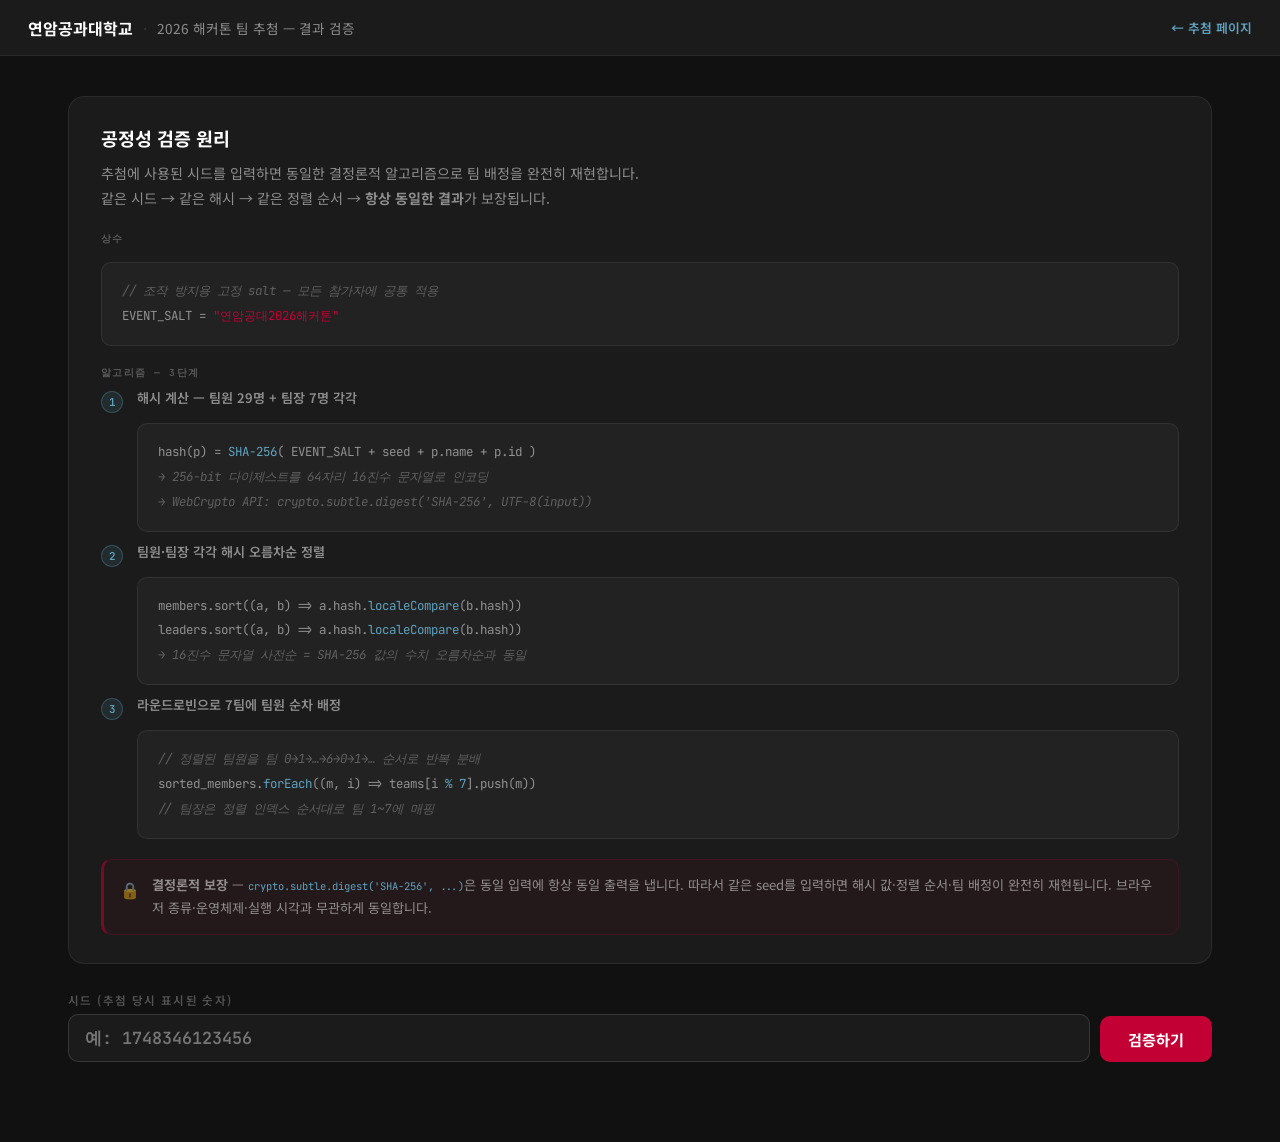
==== src/verify.html @ a182ad7c "🏗️ HTML 구조 — 공지용 복사 버튼 추가" ====
<!DOCTYPE html>
<html lang="ko">

<head>
  <meta charset="UTF-8">
  <meta name="viewport" content="width=device-width, initial-scale=1.0">
  <title>팀 추첨 검증 — 2026 연암공과대학교 해커톤</title>
  <link rel="preconnect" href="https://fonts.googleapis.com">
  <link
    href="https://fonts.googleapis.com/css2?family=Noto+Sans+KR:wght@400;500;700;900&family=JetBrains+Mono:wght@400;600&display=swap"
    rel="stylesheet">
  <link rel="stylesheet" href="css/shared.css">
  <link rel="stylesheet" href="css/verify.css">
</head>

<body>

  <header>
    <div class="hdr-left">
      <span class="hdr-school">연암공과대학교</span>
      <span class="hdr-div">·</span>
      <span class="hdr-title">2026 해커톤 팀 추첨 — 결과 검증</span>
    </div>
    <a href="index.html" class="back-link">← 추첨 페이지</a>
  </header>

  <div class="content">

    <div class="intro-card">
      <div class="intro-title">공정성 검증 원리</div>
      <p class="intro-desc">
        추첨에 사용된 시드를 입력하면 동일한 결정론적 알고리즘으로 팀 배정을 완전히 재현합니다.<br>
        같은 시드 → 같은 해시 → 같은 정렬 순서 → <strong>항상 동일한 결과</strong>가 보장됩니다.
      </p>

      <div class="algo-section">
        <div class="algo-section-label">상수</div>
        <div class="algo-box">
          <span class="algo-comment">// 조작 방지용 고정 salt — 모든 참가자에 공통 적용</span><br>
          EVENT_SALT = <span class="algo-red">"연암공대2026해커톤"</span>
        </div>
      </div>

      <div class="algo-section">
        <div class="algo-section-label">알고리즘 — 3단계</div>
        <div class="algo-steps">

          <div class="algo-step">
            <span class="algo-step-num">1</span>
            <div class="algo-step-body">
              <div class="algo-step-title">해시 계산 &mdash; 팀원 29명 + 팀장 7명 각각</div>
              <div class="algo-box">
                hash(p) = <span class="algo-blue">SHA-256</span>( EVENT_SALT + seed + p.name + p.id )<br>
                <span class="algo-comment">→ 256-bit 다이제스트를 64자리 16진수 문자열로 인코딩</span><br>
                <span class="algo-comment">→ WebCrypto API: crypto.subtle.digest('SHA-256', UTF-8(input))</span>
              </div>
            </div>
          </div>

          <div class="algo-step">
            <span class="algo-step-num">2</span>
            <div class="algo-step-body">
              <div class="algo-step-title">팀원·팀장 각각 해시 오름차순 정렬</div>
              <div class="algo-box">
                members.sort((a, b) =&gt; a.hash.<span class="algo-blue">localeCompare</span>(b.hash))<br>
                leaders.sort((a, b) =&gt; a.hash.<span class="algo-blue">localeCompare</span>(b.hash))<br>
                <span class="algo-comment">→ 16진수 문자열 사전순 = SHA-256 값의 수치 오름차순과 동일</span>
              </div>
            </div>
          </div>

          <div class="algo-step">
            <span class="algo-step-num">3</span>
            <div class="algo-step-body">
              <div class="algo-step-title">라운드로빈으로 7팀에 팀원 순차 배정</div>
              <div class="algo-box">
                <span class="algo-comment">// 정렬된 팀원을 팀 0→1→…→6→0→1→… 순서로 반복 분배</span><br>
                sorted_members.<span class="algo-blue">forEach</span>((m, i) =&gt; teams[i <span class="algo-blue">% 7</span>].push(m))<br>
                <span class="algo-comment">// 팀장은 정렬 인덱스 순서대로 팀 1~7에 매핑</span>
              </div>
            </div>
          </div>

        </div>
      </div>

      <div class="algo-guarantee">
        <span class="algo-guarantee-icon">🔒</span>
        <div>
          <strong>결정론적 보장</strong> &mdash;
          <code>crypto.subtle.digest('SHA-256', ...)</code>은 동일 입력에 항상 동일 출력을 냅니다.
          따라서 같은 seed를 입력하면 해시 값·정렬 순서·팀 배정이 완전히 재현됩니다.
          브라우저 종류·운영체제·실행 시각과 무관하게 동일합니다.
        </div>
      </div>
    </div>

    <form id="verify-form" style="margin-bottom: 0;">
      <div class="form-row">
        <div class="form-group">
          <label class="form-label" for="seed-input">시드 (추첨 당시 표시된 숫자)</label>
          <input id="seed-input" type="number" placeholder="예: 1748346123456" min="1" autocomplete="off">
          <span id="seed-error"></span>
        </div>
        <button id="verify-btn" type="submit">검증하기</button>
      </div>
    </form>

    <div id="result-section">
      <div id="result-banner"></div>
      <div id="verify-grid"></div>
    </div>

  </div>

  <script src="https://code.jquery.com/jquery-3.7.1.min.js"></script>
  <script src="js/data.js"></script>
  <script src="js/fair.js"></script>
  <script src="js/animation.js"></script>
  <script src="js/verify.js"></script>
</body>

</html>
---- src/css/shared.css ----
*,
*::before,
*::after {
  box-sizing: border-box;
  margin: 0;
  padding: 0;
}

:root {
  --red: #C30034;
  --blue: #5FA3BF;
}

body {
  background: var(--bg);
  color: var(--text);
  font-family: 'Noto Sans KR', sans-serif;
  -webkit-font-smoothing: antialiased;
}

header {
  background: var(--surface);
  border-bottom: 1px solid var(--border);
  display: flex;
  align-items: center;
  justify-content: space-between;
  padding: 0 28px;
}

.hdr-left {
  display: flex;
  align-items: center;
}

.hdr-school {
  font-weight: 700;
}

.hdr-div {
  color: var(--border-md);
}

/* 페이지 간 이동 링크 */
.back-link,
#verify-link {
  font-size: 0.8rem;
  font-weight: 600;
  color: var(--blue);
  text-decoration: none;
}

.back-link:hover,
#verify-link:hover {
  text-decoration: underline;
}

/* 소형 라벨 공통 */
.section-label,
.form-label,
.sb-label {
  font-size: 0.72rem;
  font-weight: 600;
  color: var(--text-3);
  text-transform: uppercase;
  letter-spacing: 0.12em;
}

/* 카드 서브헤더 */
.tc-header,
.v-header {
  display: flex;
  justify-content: space-between;
  align-items: baseline;
  margin-bottom: 4px;
}

/* 카드 멤버 수 */
.tc-size,
.v-count {
  font-size: 0.7rem;
  color: var(--text-3);
}

/* 학번 모노스페이스 */
.tc-sid,
.v-id {
  font-family: 'JetBrains Mono', monospace;
  font-size: 0.55rem;
  color: var(--text-3);
  margin-left: auto;
}

::-webkit-scrollbar {
  width: 4px;
}

::-webkit-scrollbar-track {
  background: transparent;
}

::-webkit-scrollbar-thumb {
  background: var(--elevated);
  border-radius: 2px;
}
---- src/css/verify.css ----
:root {
  --bg: #111111;
  --surface: #1B1B1B;
  --card: #222222;
  --elevated: #2A2A2A;
  --border: rgba(255, 255, 255, 0.07);
  --border-md: rgba(255, 255, 255, 0.12);
  --text: #FFFFFF;
  --text-2: rgba(255, 255, 255, 0.5);
  --text-3: rgba(255, 255, 255, 0.28);
}

body {
  min-height: 100vh;
}

header {
  height: 56px;
}

.hdr-left {
  gap: 10px;
}

.hdr-school {
  font-size: 1rem;
}

.hdr-title {
  font-size: 0.85rem;
  color: var(--text-2);
}

.content {
  max-width: 1200px;
  margin: 0 auto;
  padding: 40px 28px 80px;
}

/* 안내 카드 */
.intro-card {
  background: var(--surface);
  border: 1px solid var(--border);
  border-radius: 16px;
  padding: 28px 32px;
  margin-bottom: 28px;
}

.intro-title {
  font-size: 1.15rem;
  font-weight: 700;
  margin-bottom: 10px;
}

.intro-desc {
  font-size: 0.88rem;
  color: var(--text-2);
  line-height: 1.8;
}

.algo-box {
  background: var(--card);
  border: 1px solid var(--border);
  border-radius: 10px;
  padding: 16px 20px;
  margin-top: 16px;
  font-family: 'JetBrains Mono', monospace;
  font-size: 0.78rem;
  color: var(--text-2);
  line-height: 2;
}

.algo-red {
  color: var(--red);
}

.algo-blue {
  color: var(--blue);
}

.algo-comment {
  color: var(--text-3);
  font-style: italic;
}

/* 알고리즘 단계 섹션 */
.algo-section {
  margin-top: 20px;
}

.algo-section-label {
  font-family: 'JetBrains Mono', monospace;
  font-size: 0.6rem;
  font-weight: 600;
  text-transform: uppercase;
  letter-spacing: 0.15em;
  color: var(--text-3);
  margin-bottom: 8px;
}

.algo-steps {
  display: flex;
  flex-direction: column;
  gap: 10px;
}

.algo-step {
  display: flex;
  gap: 14px;
  align-items: flex-start;
}

.algo-step-num {
  width: 22px;
  height: 22px;
  border-radius: 50%;
  background: rgba(95, 163, 191, 0.12);
  border: 1px solid rgba(95, 163, 191, 0.3);
  color: var(--blue);
  font-family: 'JetBrains Mono', monospace;
  font-size: 0.68rem;
  font-weight: 600;
  display: flex;
  align-items: center;
  justify-content: center;
  flex-shrink: 0;
  margin-top: 3px;
}

.algo-step-body {
  flex: 1;
}

.algo-step-title {
  font-size: 0.82rem;
  font-weight: 600;
  color: var(--text-2);
  margin-bottom: 6px;
}

/* 결정론적 보장 박스 */
.algo-guarantee {
  display: flex;
  gap: 12px;
  align-items: flex-start;
  background: rgba(195, 0, 52, 0.05);
  border: 1px solid rgba(195, 0, 52, 0.18);
  border-left: 3px solid rgba(195, 0, 52, 0.5);
  border-radius: 10px;
  padding: 14px 16px;
  margin-top: 20px;
  font-size: 0.82rem;
  color: var(--text-2);
  line-height: 1.75;
}

.algo-guarantee-icon {
  font-size: 1rem;
  flex-shrink: 0;
  margin-top: 1px;
}

.algo-guarantee code {
  font-family: 'JetBrains Mono', monospace;
  font-size: 0.8em;
  color: var(--blue);
}

/* 폼 */
.form-row {
  display: flex;
  gap: 10px;
  align-items: flex-end;
}

.form-group {
  display: flex;
  flex-direction: column;
  gap: 6px;
  flex: 1;
}

#seed-input {
  background: var(--surface);
  border: 1px solid var(--border-md);
  border-radius: 10px;
  color: var(--red);
  font-family: 'JetBrains Mono', monospace;
  font-size: 1.05rem;
  font-weight: 600;
  padding: 12px 16px;
  outline: none;
  transition: border-color 0.2s;
  width: 100%;
}

#seed-input:focus {
  border-color: var(--blue);
}

#seed-error {
  font-size: 0.78rem;
  color: #F43F5E;
  display: none;
  margin-top: 4px;
}

#verify-btn {
  background: var(--red);
  border: none;
  border-radius: 10px;
  color: #fff;
  font-family: 'Noto Sans KR', sans-serif;
  font-size: 0.95rem;
  font-weight: 700;
  padding: 12px 28px;
  cursor: pointer;
  transition: background 0.15s;
  white-space: nowrap;
}

#verify-btn:hover:not(:disabled) {
  background: #a8002c;
}

#verify-btn:disabled {
  opacity: 0.4;
  cursor: not-allowed;
}

/* 결과 */
#result-section {
  display: none;
  margin-top: 32px;
}

#result-banner {
  background: var(--surface);
  border: 1px solid var(--border);
  border-left: 3px solid var(--red);
  border-radius: 10px;
  padding: 14px 18px;
  font-size: 0.88rem;
  color: var(--text-2);
  margin-bottom: 24px;
  line-height: 1.6;
}

#verify-grid {
  display: grid;
  grid-template-columns: repeat(4, 1fr);
  gap: 12px;
}

@media (max-width: 900px) {
  #verify-grid {
    grid-template-columns: repeat(2, 1fr);
  }
}

@media (max-width: 560px) {
  #verify-grid {
    grid-template-columns: 1fr;
  }
}

.v-card {
  background: var(--surface);
  border: 1px solid var(--border);
  border-left: 3px solid transparent;
  border-radius: 12px;
  padding: 14px 16px;
  display: flex;
  flex-direction: column;
  gap: 6px;
}

.v-num {
  font-size: 0.95rem;
  font-weight: 700;
}

.v-leader {
  display: flex;
  align-items: center;
  gap: 8px;
  background: var(--card);
  border-radius: 8px;
  padding: 8px 12px;
  font-size: 0.88rem;
}

.v-name {
  font-weight: 700;
}

.v-member {
  border-radius: 6px;
  background: var(--card);
  overflow: hidden;
}

.v-minfo {
  display: flex;
  align-items: center;
  gap: 8px;
  padding: 6px 12px;
  font-size: 0.88rem;
}

details.v-hash-wrap {
  border-top: 1px solid var(--border);
}

summary.v-hash-toggle {
  padding: 4px 12px;
  font-size: 0.62rem;
  font-family: 'JetBrains Mono', monospace;
  color: var(--text-3);
  cursor: pointer;
  list-style: none;
}

summary.v-hash-toggle::-webkit-details-marker {
  display: none;
}

summary.v-hash-toggle::before {
  content: '▶ ';
}

details[open] summary.v-hash-toggle::before {
  content: '▼ ';
}

.v-hash-val {
  display: block;
  padding: 6px 12px 8px;
  font-family: 'JetBrains Mono', monospace;
  font-size: 0.58rem;
  color: var(--blue);
  word-break: break-all;
  line-height: 1.5;
}
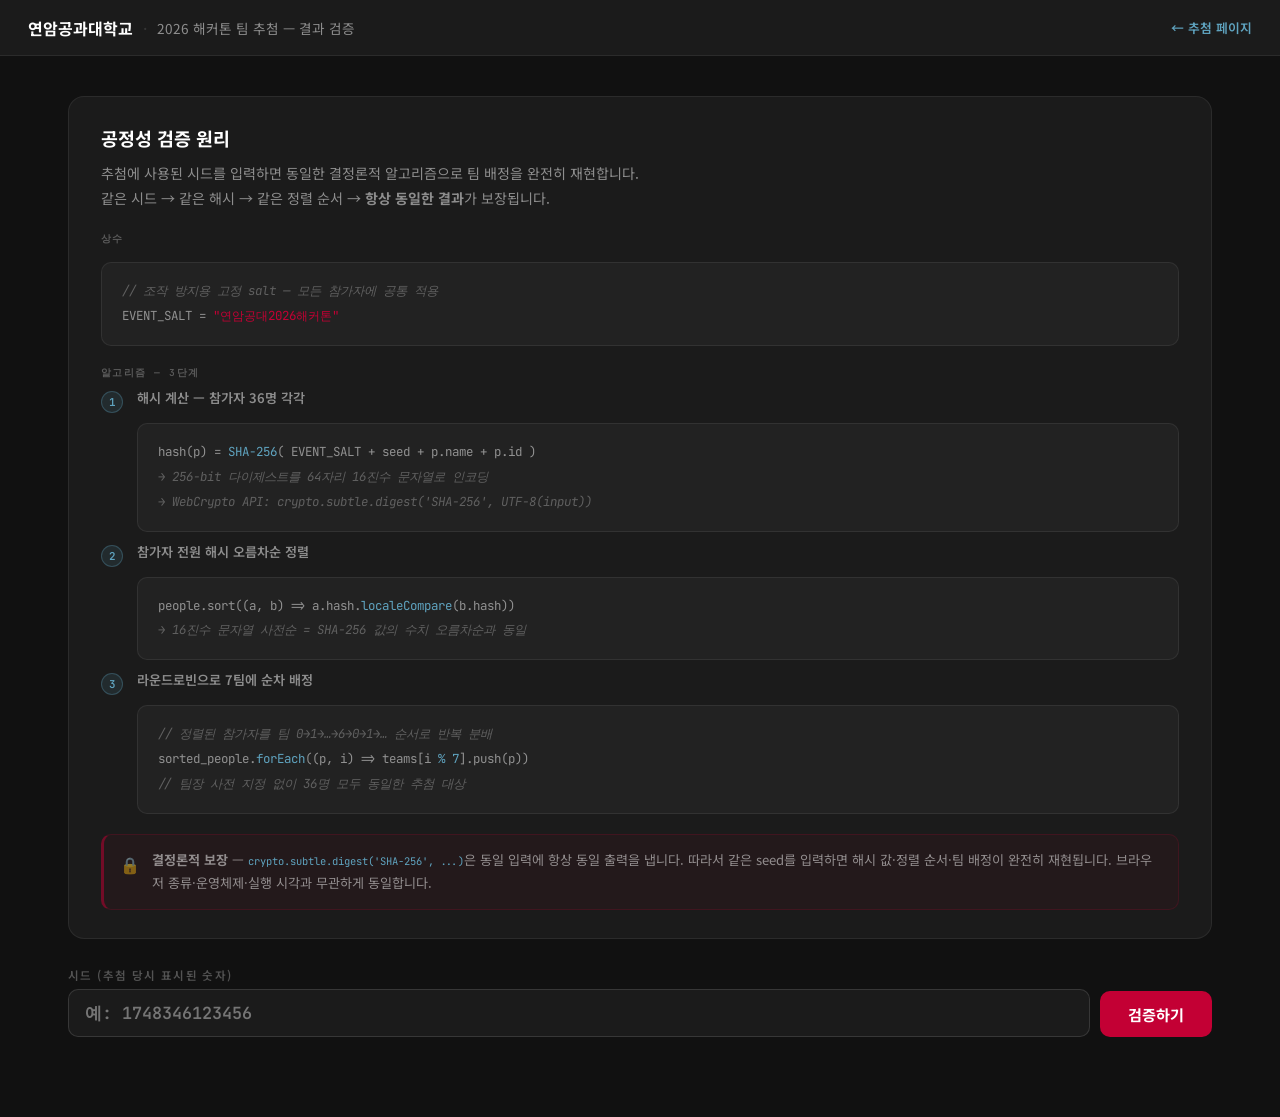
==== commit 6ebfff39: "♻️ 팀장 사전 확정 제거 — 36명 단일 풀 추첨 leaders/members 구분과 fair.js 내 특정인원 픽스 IIFE를 모두 제거하고 36명 전원을 동일한 해시 정렬 +" ====
--- a/src/verify.html
+++ b/src/verify.html
@@ -48,7 +48,7 @@
           <div class="algo-step">
             <span class="algo-step-num">1</span>
             <div class="algo-step-body">
-              <div class="algo-step-title">해시 계산 &mdash; 팀원 29명 + 팀장 7명 각각</div>
+              <div class="algo-step-title">해시 계산 &mdash; 참가자 36명 각각</div>
               <div class="algo-box">
                 hash(p) = <span class="algo-blue">SHA-256</span>( EVENT_SALT + seed + p.name + p.id )<br>
                 <span class="algo-comment">→ 256-bit 다이제스트를 64자리 16진수 문자열로 인코딩</span><br>
@@ -60,10 +60,9 @@
           <div class="algo-step">
             <span class="algo-step-num">2</span>
             <div class="algo-step-body">
-              <div class="algo-step-title">팀원·팀장 각각 해시 오름차순 정렬</div>
+              <div class="algo-step-title">참가자 전원 해시 오름차순 정렬</div>
               <div class="algo-box">
-                members.sort((a, b) =&gt; a.hash.<span class="algo-blue">localeCompare</span>(b.hash))<br>
-                leaders.sort((a, b) =&gt; a.hash.<span class="algo-blue">localeCompare</span>(b.hash))<br>
+                people.sort((a, b) =&gt; a.hash.<span class="algo-blue">localeCompare</span>(b.hash))<br>
                 <span class="algo-comment">→ 16진수 문자열 사전순 = SHA-256 값의 수치 오름차순과 동일</span>
               </div>
             </div>
@@ -72,11 +71,11 @@
           <div class="algo-step">
             <span class="algo-step-num">3</span>
             <div class="algo-step-body">
-              <div class="algo-step-title">라운드로빈으로 7팀에 팀원 순차 배정</div>
+              <div class="algo-step-title">라운드로빈으로 7팀에 순차 배정</div>
               <div class="algo-box">
-                <span class="algo-comment">// 정렬된 팀원을 팀 0→1→…→6→0→1→… 순서로 반복 분배</span><br>
-                sorted_members.<span class="algo-blue">forEach</span>((m, i) =&gt; teams[i <span class="algo-blue">% 7</span>].push(m))<br>
-                <span class="algo-comment">// 팀장은 정렬 인덱스 순서대로 팀 1~7에 매핑</span>
+                <span class="algo-comment">// 정렬된 참가자를 팀 0→1→…→6→0→1→… 순서로 반복 분배</span><br>
+                sorted_people.<span class="algo-blue">forEach</span>((p, i) =&gt; teams[i <span class="algo-blue">% 7</span>].push(p))<br>
+                <span class="algo-comment">// 팀장 사전 지정 없이 36명 모두 동일한 추첨 대상</span>
               </div>
             </div>
           </div>
--- a/src/css/verify.css
+++ b/src/css/verify.css
@@ -280,16 +280,6 @@
   font-weight: 700;
 }
 
-.v-leader {
-  display: flex;
-  align-items: center;
-  gap: 8px;
-  background: var(--card);
-  border-radius: 8px;
-  padding: 8px 12px;
-  font-size: 0.88rem;
-}
-
 .v-name {
   font-weight: 700;
 }
